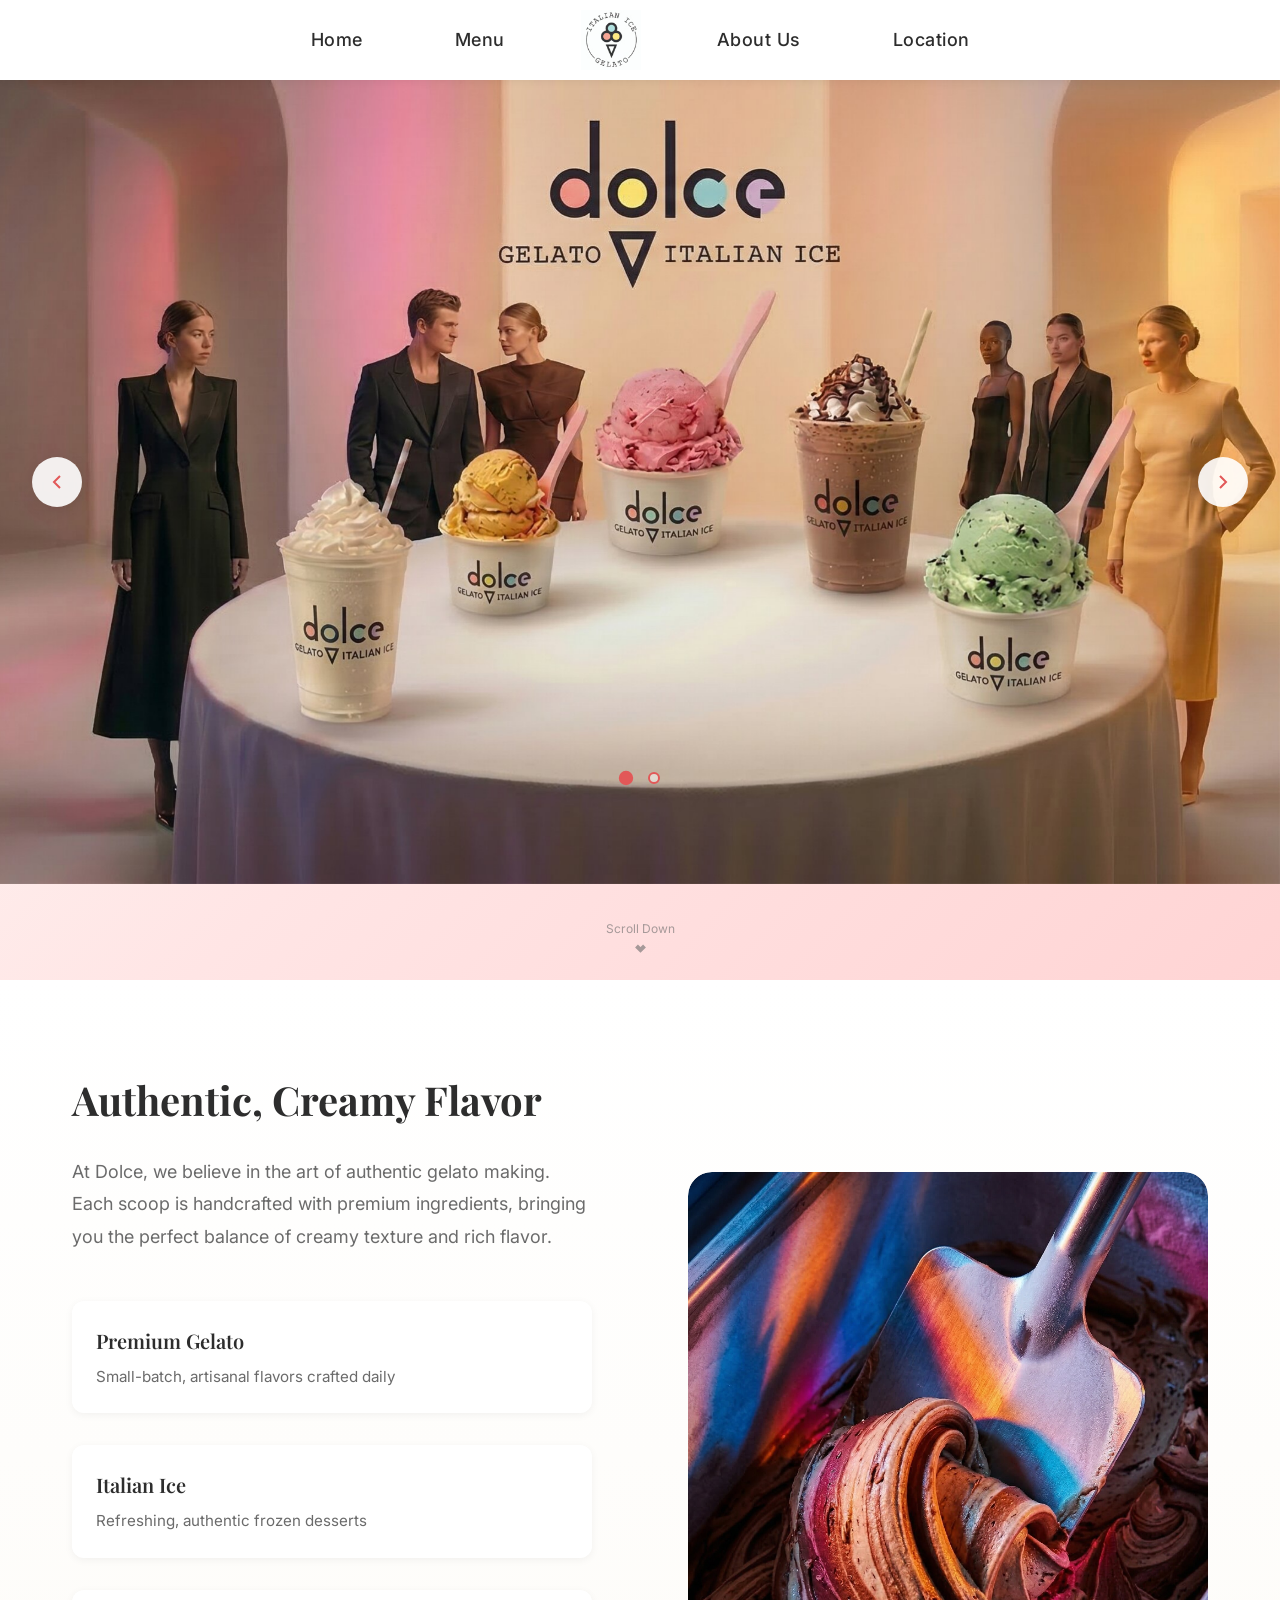
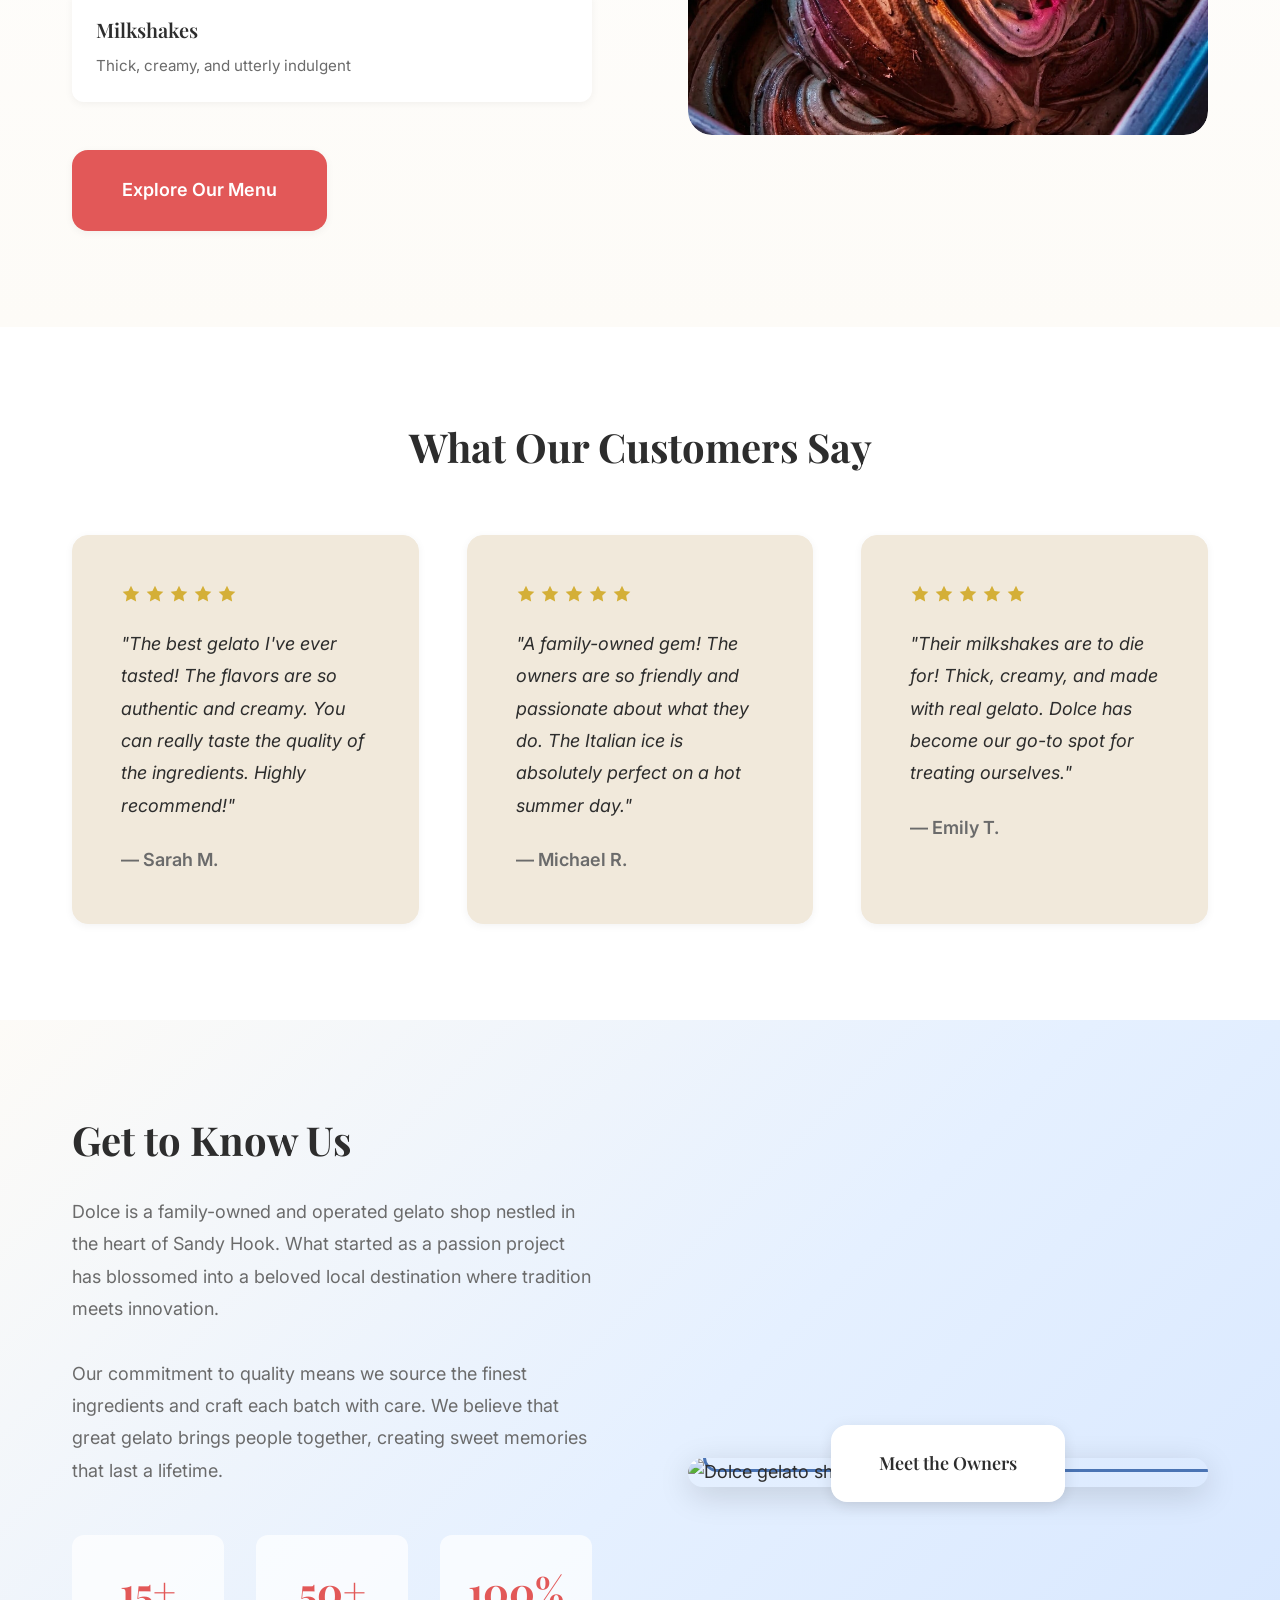
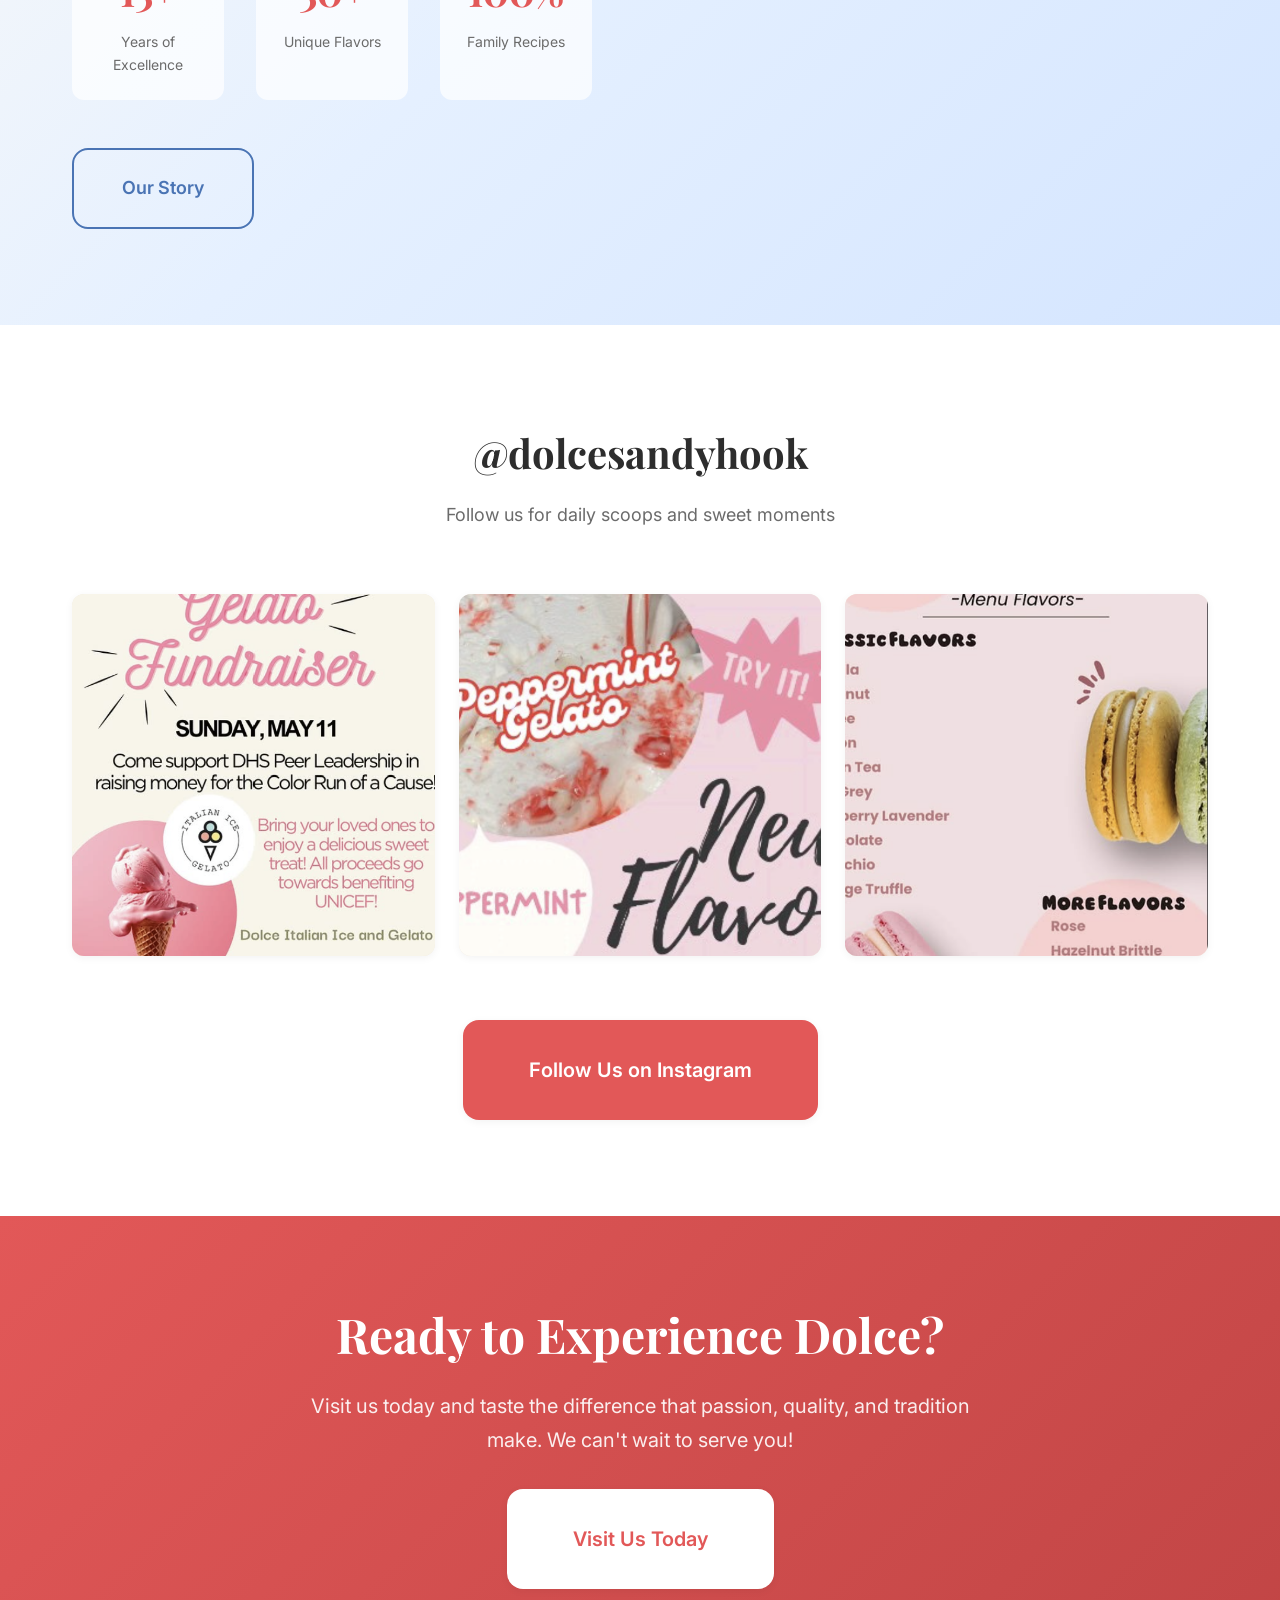
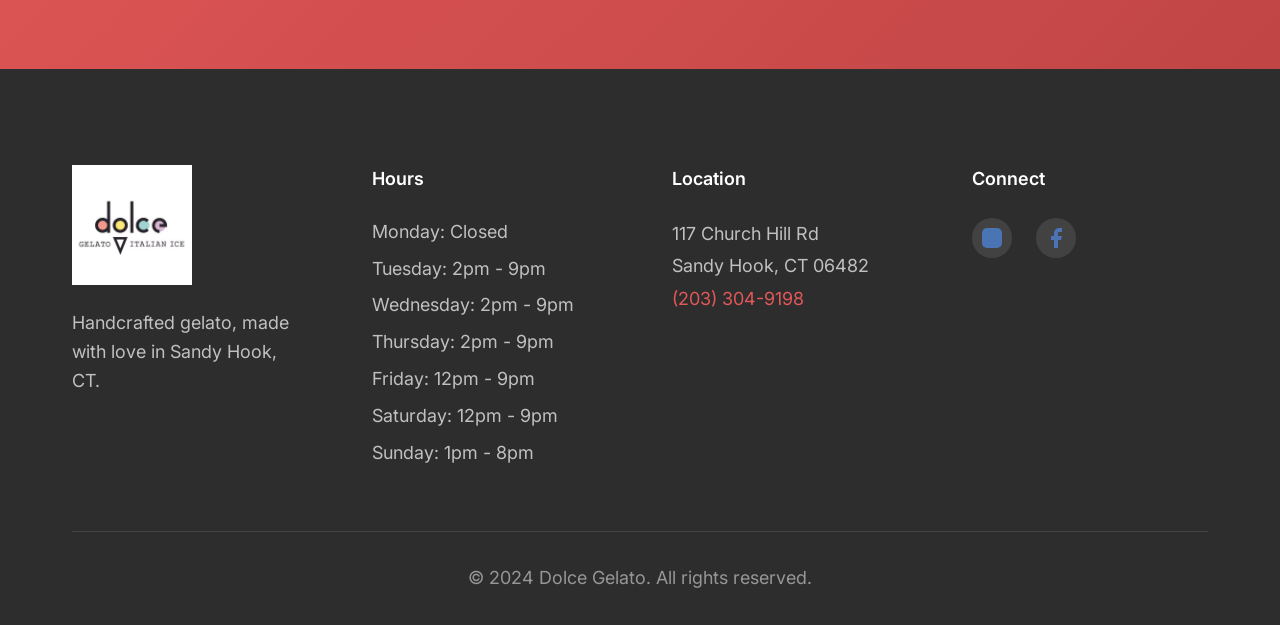
==== index.html @ 8659b696 "Fix repository structure - Move all files to root directory Netlify was showing 404 because files we" ====
<!DOCTYPE html>
<html lang="en">
<head>
    <meta charset="UTF-8">
    <meta name="viewport" content="width=device-width, initial-scale=1.0">
    <meta name="description" content="Dolce - Authentic, handcrafted gelato, Italian ice, and milkshakes. Family-owned and operated in Sandy Hook.">
    <meta property="og:title" content="Dolce Gelato - Enjoy Every Scoop">
    <meta property="og:description" content="Premium artisanal gelato and Italian treats from a family-owned shop.">
    <meta property="og:type" content="website">

    <title>Dolce Gelato | Authentic Handcrafted Treats</title>

    <!-- Favicon -->
    <link rel="icon" type="image/png" sizes="32x32" href="images/favicon.png">
    <link rel="icon" type="image/png" sizes="16x16" href="images/favicon.png">
    <link rel="shortcut icon" href="images/favicon.ico">
    <link rel="apple-touch-icon" sizes="180x180" href="images/apple-touch-icon.png">

    <!-- Google Fonts -->
    <link rel="preconnect" href="https://fonts.googleapis.com">
    <link rel="preconnect" href="https://fonts.gstatic.com" crossorigin>
    <link href="https://fonts.googleapis.com/css2?family=Playfair+Display:wght@400;600;700&family=Inter:wght@300;400;500;600&display=swap" rel="stylesheet" crossorigin="anonymous">

    <!-- Stylesheets -->
    <link rel="stylesheet" href="styles.css">
</head>
<body>
    <!-- Navigation -->
    <header class="header" id="header">
        <nav class="nav">
            <a href="#home" class="nav__link">Home</a>
            <a href="sweets.html" class="nav__link">Menu</a>

            <a href="#home" class="nav__logo">
                <img src="js/Dolce_Logo2.avif" alt="Dolce Gelato" class="nav__logo-img">
            </a>

            <a href="about.html" class="nav__link">About Us</a>
            <a href="location.html" class="nav__link">Location</a>

            <div class="nav__toggle" id="nav-toggle">
                <span></span>
                <span></span>
                <span></span>
            </div>
        </nav>
    </header>

    <main class="main">
        <!-- Section 1: Hero Banner Carousel -->
        <section class="hero section" id="home">
            <div class="hero__carousel">
                <!-- Slide 1 -->
                <div class="hero__slide active">
                    <div class="hero__banner">
                        <img src="js/Dolce_Banner.jpg" alt="Dolce - Enjoy Every Scoop!" class="hero__banner-img">
                    </div>
                </div>

                <!-- Slide 2 -->
                <div class="hero__slide">
                    <div class="hero__banner">
                        <img src="js/Dolce_Banner2.jpg" alt="Dolce - Premium Gelato Experience" class="hero__banner-img">
                    </div>
                </div>

                <!-- Navigation Arrows -->
                <button class="hero__arrow hero__arrow--left" id="prevSlide" aria-label="Previous slide">
                    <svg width="24" height="24" viewBox="0 0 24 24" fill="none" stroke="currentColor" stroke-width="2">
                        <polyline points="15 18 9 12 15 6"></polyline>
                    </svg>
                </button>
                <button class="hero__arrow hero__arrow--right" id="nextSlide" aria-label="Next slide">
                    <svg width="24" height="24" viewBox="0 0 24 24" fill="none" stroke="currentColor" stroke-width="2">
                        <polyline points="9 18 15 12 9 6"></polyline>
                    </svg>
                </button>

                <!-- Slide Indicators -->
                <div class="hero__indicators">
                    <button class="hero__dot active" aria-label="Go to slide 1"></button>
                    <button class="hero__dot" aria-label="Go to slide 2"></button>
                </div>
            </div>

            <div class="hero__scroll">
                <a href="#products" class="hero__scroll-link">
                    <span>Scroll Down</span>
                    <svg width="20" height="20" viewBox="0 0 24 24" fill="none" stroke="currentColor" stroke-width="6">
                        <polyline points="6 9 12 15 18 9"></polyline>
                    </svg>
                </a>
            </div>
        </section>

        <!-- Section 2: Products -->
        <section class="products section" id="products">
            <div class="container">
                <div class="products__grid">
                    <div class="products__text fade-in-left">
                        <h2 class="section__title">Authentic, Creamy Flavor</h2>
                        <p class="products__description">
                            At Dolce, we believe in the art of authentic gelato making. Each scoop is handcrafted
                            with premium ingredients, bringing you the perfect balance of creamy texture and rich flavor.
                        </p>
                        <div class="products__list">
                            <div class="products__item">
                                <div>
                                    <h3 class="products__item-title">Premium Gelato</h3>
                                    <p class="products__item-desc">Small-batch, artisanal flavors crafted daily</p>
                                </div>
                            </div>
                            <div class="products__item">
                                <div>
                                    <h3 class="products__item-title">Italian Ice</h3>
                                    <p class="products__item-desc">Refreshing, authentic frozen desserts</p>
                                </div>
                            </div>
                            <div class="products__item">
                                <div>
                                    <h3 class="products__item-title">Milkshakes</h3>
                                    <p class="products__item-desc">Thick, creamy, and utterly indulgent</p>
                                </div>
                            </div>
                        </div>
                        <a href="sweets.html" class="btn btn--primary">Explore Our Menu</a>
                    </div>

                    <div class="products__image fade-in-right">
                        <div class="products__image-wrapper">
                            <img src="js/gelato_shovel.jpg"
                                 alt="Gelato with scoop"
                                 class="products__img">
                            <div class="products__image-accent products__image-accent--1"></div>
                            <div class="products__image-accent products__image-accent--2"></div>
                        </div>
                    </div>
                </div>
            </div>
        </section>

        <!-- Section 3: Reviews -->
        <section class="reviews section" id="reviews">
            <div class="container">
                <h2 class="section__title section__title--center fade-in">What Our Customers Say</h2>
                <div class="reviews__grid">
                    <article class="review__card fade-in-up" style="animation-delay: 0.1s">
                        <div class="review__stars">
                            <svg width="20" height="20" viewBox="0 0 24 24" fill="currentColor">
                                <path d="M12 2l3.09 6.26L22 9.27l-5 4.87 1.18 6.88L12 17.77l-6.18 3.25L7 14.14 2 9.27l6.91-1.01L12 2z"/>
                            </svg>
                            <svg width="20" height="20" viewBox="0 0 24 24" fill="currentColor">
                                <path d="M12 2l3.09 6.26L22 9.27l-5 4.87 1.18 6.88L12 17.77l-6.18 3.25L7 14.14 2 9.27l6.91-1.01L12 2z"/>
                            </svg>
                            <svg width="20" height="20" viewBox="0 0 24 24" fill="currentColor">
                                <path d="M12 2l3.09 6.26L22 9.27l-5 4.87 1.18 6.88L12 17.77l-6.18 3.25L7 14.14 2 9.27l6.91-1.01L12 2z"/>
                            </svg>
                            <svg width="20" height="20" viewBox="0 0 24 24" fill="currentColor">
                                <path d="M12 2l3.09 6.26L22 9.27l-5 4.87 1.18 6.88L12 17.77l-6.18 3.25L7 14.14 2 9.27l6.91-1.01L12 2z"/>
                            </svg>
                            <svg width="20" height="20" viewBox="0 0 24 24" fill="currentColor">
                                <path d="M12 2l3.09 6.26L22 9.27l-5 4.87 1.18 6.88L12 17.77l-6.18 3.25L7 14.14 2 9.27l6.91-1.01L12 2z"/>
                            </svg>
                        </div>
                        <blockquote class="review__text">
                            "The best gelato I've ever tasted! The flavors are so authentic and creamy.
                            You can really taste the quality of the ingredients. Highly recommend!"
                        </blockquote>
                        <cite class="review__author">— Sarah M.</cite>
                    </article>

                    <article class="review__card fade-in-up" style="animation-delay: 0.2s">
                        <div class="review__stars">
                            <svg width="20" height="20" viewBox="0 0 24 24" fill="currentColor">
                                <path d="M12 2l3.09 6.26L22 9.27l-5 4.87 1.18 6.88L12 17.77l-6.18 3.25L7 14.14 2 9.27l6.91-1.01L12 2z"/>
                            </svg>
                            <svg width="20" height="20" viewBox="0 0 24 24" fill="currentColor">
                                <path d="M12 2l3.09 6.26L22 9.27l-5 4.87 1.18 6.88L12 17.77l-6.18 3.25L7 14.14 2 9.27l6.91-1.01L12 2z"/>
                            </svg>
                            <svg width="20" height="20" viewBox="0 0 24 24" fill="currentColor">
                                <path d="M12 2l3.09 6.26L22 9.27l-5 4.87 1.18 6.88L12 17.77l-6.18 3.25L7 14.14 2 9.27l6.91-1.01L12 2z"/>
                            </svg>
                            <svg width="20" height="20" viewBox="0 0 24 24" fill="currentColor">
                                <path d="M12 2l3.09 6.26L22 9.27l-5 4.87 1.18 6.88L12 17.77l-6.18 3.25L7 14.14 2 9.27l6.91-1.01L12 2z"/>
                            </svg>
                            <svg width="20" height="20" viewBox="0 0 24 24" fill="currentColor">
                                <path d="M12 2l3.09 6.26L22 9.27l-5 4.87 1.18 6.88L12 17.77l-6.18 3.25L7 14.14 2 9.27l6.91-1.01L12 2z"/>
                            </svg>
                        </div>
                        <blockquote class="review__text">
                            "A family-owned gem! The owners are so friendly and passionate about what they do.
                            The Italian ice is absolutely perfect on a hot summer day."
                        </blockquote>
                        <cite class="review__author">— Michael R.</cite>
                    </article>

                    <article class="review__card fade-in-up" style="animation-delay: 0.3s">
                        <div class="review__stars">
                            <svg width="20" height="20" viewBox="0 0 24 24" fill="currentColor">
                                <path d="M12 2l3.09 6.26L22 9.27l-5 4.87 1.18 6.88L12 17.77l-6.18 3.25L7 14.14 2 9.27l6.91-1.01L12 2z"/>
                            </svg>
                            <svg width="20" height="20" viewBox="0 0 24 24" fill="currentColor">
                                <path d="M12 2l3.09 6.26L22 9.27l-5 4.87 1.18 6.88L12 17.77l-6.18 3.25L7 14.14 2 9.27l6.91-1.01L12 2z"/>
                            </svg>
                            <svg width="20" height="20" viewBox="0 0 24 24" fill="currentColor">
                                <path d="M12 2l3.09 6.26L22 9.27l-5 4.87 1.18 6.88L12 17.77l-6.18 3.25L7 14.14 2 9.27l6.91-1.01L12 2z"/>
                            </svg>
                            <svg width="20" height="20" viewBox="0 0 24 24" fill="currentColor">
                                <path d="M12 2l3.09 6.26L22 9.27l-5 4.87 1.18 6.88L12 17.77l-6.18 3.25L7 14.14 2 9.27l6.91-1.01L12 2z"/>
                            </svg>
                            <svg width="20" height="20" viewBox="0 0 24 24" fill="currentColor">
                                <path d="M12 2l3.09 6.26L22 9.27l-5 4.87 1.18 6.88L12 17.77l-6.18 3.25L7 14.14 2 9.27l6.91-1.01L12 2z"/>
                            </svg>
                        </div>
                        <blockquote class="review__text">
                            "Their milkshakes are to die for! Thick, creamy, and made with real gelato.
                            Dolce has become our go-to spot for treating ourselves."
                        </blockquote>
                        <cite class="review__author">— Emily T.</cite>
                    </article>
                </div>
            </div>
        </section>

        <!-- Section 4: About -->
        <section class="about section" id="about">
            <div class="container">
                <div class="about__grid">
                    <div class="about__text fade-in-left">
                        <h2 class="section__title">Get to Know Us</h2>
                        <p class="about__description">
                            Dolce is a family-owned and operated gelato shop nestled in the heart of Sandy Hook.
                            What started as a passion project has blossomed into a beloved local destination where
                            tradition meets innovation.
                        </p>
                        <p class="about__description">
                            Our commitment to quality means we source the finest ingredients and craft each batch
                            with care. We believe that great gelato brings people together, creating sweet memories
                            that last a lifetime.
                        </p>
                        <div class="about__features">
                            <div class="about__feature">
                                <span class="about__feature-number">15+</span>
                                <span class="about__feature-label">Years of Excellence</span>
                            </div>
                            <div class="about__feature">
                                <span class="about__feature-number">50+</span>
                                <span class="about__feature-label">Unique Flavors</span>
                            </div>
                            <div class="about__feature">
                                <span class="about__feature-number">100%</span>
                                <span class="about__feature-label">Family Recipes</span>
                            </div>
                        </div>
                        <a href="#social" class="btn btn--secondary">Our Story</a>
                    </div>

                    <div class="about__image fade-in-right">
                        <div class="about__image-wrapper">
                            <div class="about__frame">
                                <img src="https://images.unsplash.com/photo-1556910103-1c02745aae4d?w=600&h=700&fit=crop"
                                     alt="Dolce gelato shop owners"
                                     class="about__img">
                                <div class="about__frame-accent"></div>
                            </div>
                            <div class="about__label">Meet the Owners</div>
                        </div>
                    </div>
                </div>
            </div>
        </section>

        <!-- Section 5: Social Feed -->
        <section class="social section" id="social">
            <div class="container">
                <div class="social__header fade-in">
                    <h2 class="social__title">@dolcesandyhook</h2>
                    <p class="social__subtitle">Follow us for daily scoops and sweet moments</p>
                </div>

                <!-- Instagram Feed Container - Dynamically populated by instagram-feed.js -->
                <div class="social__grid" id="instagram-feed-container">
                    <!-- Posts will be loaded here by JavaScript -->
                    <!-- Fallback content if JavaScript is disabled -->
                    <noscript>
                        <a href="https://instagram.com/dolcesandyhook"
                           class="social__post"
                           target="_blank"
                           rel="noopener noreferrer">
                            <img src="https://images.unsplash.com/photo-1567206563064-6f60f40a2b57?w=400&h=400&fit=crop"
                                 alt="Instagram post 1"
                                 class="social__img">
                            <div class="social__overlay">
                                <svg width="32" height="32" viewBox="0 0 24 24" fill="none" stroke="currentColor" stroke-width="2">
                                    <rect x="2" y="2" width="20" height="20" rx="5" ry="5"></rect>
                                    <path d="M16 11.37A4 4 0 1 1 12.63 8 4 4 0 0 1 16 11.37z"></path>
                                    <line x1="17.5" y1="6.5" x2="17.51" y2="6.5"></line>
                                </svg>
                            </div>
                        </a>
                        <a href="https://instagram.com/dolcesandyhook"
                           class="social__post"
                           target="_blank"
                           rel="noopener noreferrer">
                            <img src="https://images.unsplash.com/photo-1570197788417-0e82375c9371?w=400&h=400&fit=crop"
                                 alt="Instagram post 2"
                                 class="social__img">
                            <div class="social__overlay">
                                <svg width="32" height="32" viewBox="0 0 24 24" fill="none" stroke="currentColor" stroke-width="2">
                                    <rect x="2" y="2" width="20" height="20" rx="5" ry="5"></rect>
                                    <path d="M16 11.37A4 4 0 1 1 12.63 8 4 4 0 0 1 16 11.37z"></path>
                                    <line x1="17.5" y1="6.5" x2="17.51" y2="6.5"></line>
                                </svg>
                            </div>
                        </a>
                        <a href="https://instagram.com/dolcesandyhook"
                           class="social__post"
                           target="_blank"
                           rel="noopener noreferrer">
                            <img src="https://images.unsplash.com/photo-1560008581-09826d1de69e?w=400&h=400&fit=crop"
                                 alt="Instagram post 3"
                                 class="social__img">
                            <div class="social__overlay">
                                <svg width="32" height="32" viewBox="0 0 24 24" fill="none" stroke="currentColor" stroke-width="2">
                                    <rect x="2" y="2" width="20" height="20" rx="5" ry="5"></rect>
                                    <path d="M16 11.37A4 4 0 1 1 12.63 8 4 4 0 0 1 16 11.37z"></path>
                                    <line x1="17.5" y1="6.5" x2="17.51" y2="6.5"></line>
                                </svg>
                            </div>
                        </a>
                    </noscript>
                </div>

                <div class="social__cta fade-in-up">
                    <a href="https://instagram.com/dolcesandyhook"
                       class="btn btn--primary btn--large"
                       target="_blank"
                       rel="noopener noreferrer">
                        Follow Us on Instagram
                    </a>
                </div>
            </div>
        </section>

        <!-- Call to Action Section -->
        <section class="cta section">
            <div class="container">
                <div class="cta__content">
                    <h2 class="cta__title">Ready to Experience Dolce?</h2>
                    <p class="cta__description">
                        Visit us today and taste the difference that passion, quality, and tradition make.
                        We can't wait to serve you!
                    </p>
                    <a href="location.html" class="btn btn--primary btn--large">Visit Us Today</a>
                </div>
            </div>
        </section>
    </main>

    <!-- Footer -->
    <footer class="footer">
        <div class="container">
            <div class="footer__grid">
                <div class="footer__section footer__section--logo">
                    <img src="js/Dolce_Logo.jpg" alt="Dolce Gelato" class="footer__logo">
                    <p class="footer__description">
                        Handcrafted gelato, made with love in Sandy Hook, CT.
                    </p>
                </div>

                <div class="footer__section">
                    <h4 class="footer__subtitle">Hours</h4>
                    <ul class="footer__list">
                        <li>Monday: Closed</li>
                        <li>Tuesday: 2pm - 9pm</li>
                        <li>Wednesday: 2pm - 9pm</li>
                        <li>Thursday: 2pm - 9pm</li>
                        <li>Friday: 12pm - 9pm</li>
                        <li>Saturday: 12pm - 9pm</li>
                        <li>Sunday: 1pm - 8pm</li>
                    </ul>
                </div>

                <div class="footer__section">
                    <h4 class="footer__subtitle">Location</h4>
                    <address class="footer__address">
                        117 Church Hill Rd<br>
                        Sandy Hook, CT 06482<br>
                        <a href="tel:+12033049198">(203) 304-9198</a>
                    </address>
                </div>

                <div class="footer__section">
                    <h4 class="footer__subtitle">Connect</h4>
                    <div class="footer__social">
                        <a href="https://instagram.com/dolcesandyhook" class="footer__social-link" aria-label="Instagram">
                            <svg width="24" height="24" viewBox="0 0 24 24" fill="currentColor">
                                <rect x="2" y="2" width="20" height="20" rx="5" ry="5"></rect>
                                <path d="M16 11.37A4 4 0 1 1 12.63 8 4 4 0 0 1 16 11.37z"></path>
                                <line x1="17.5" y1="6.5" x2="17.51" y2="6.5"></line>
                            </svg>
                        </a>
                        <a href="https://www.facebook.com/dolcect" class="footer__social-link" aria-label="Facebook" target="_blank" rel="noopener noreferrer">
                            <svg width="24" height="24" viewBox="0 0 24 24" fill="currentColor">
                                <path d="M18 2h-3a5 5 0 0 0-5 5v3H7v4h3v8h4v-8h3l1-4h-4V7a1 1 0 0 1 1-1h3z"></path>
                            </svg>
                        </a>
                    </div>
                </div>
            </div>

            <div class="footer__bottom">
                <p>&copy; 2024 Dolce Gelato. All rights reserved.</p>
            </div>
        </div>
    </footer>

    <!-- Scripts -->
    <script src="script.js"></script>
    <!-- Instagram Feed Integration -->
    <script src="instagram-config.js"></script>
    <script src="instagram-feed.js"></script>
</body>
</html>
---- styles.css ----
/* ===========================
   CSS CUSTOM PROPERTIES
   =========================== */
:root {
    /* Dolce Brand Colors */
    --color-primary: #FDFBF7;        /* Artisanal Cream - Main Background */
    --color-accent-red: #E25858;     /* Sweet Strawberry - Primary CTA & Headers */
    --color-accent-red-hover: #C14545; /* Darkened Strawberry - Hover State */
    --color-accent-blue: #4A74B4;    /* Wild Blueberry - Secondary Links & Icons */
    --color-accent-gold: #D4AF37;    /* Gold accent */
    --color-text-dark: #2D2D2D;      /* Deep Charcoal - Body Text */
    --color-text-light: #6B6B6B;     /* Gray - Secondary Text */
    --color-white: #FFFFFF;
    --color-parchment: #F1E9DB;      /* Soft Parchment - Cards & Containers */
    --color-border: #F1E9DB;         /* Soft Parchment - Subtle Borders */

    /* Gradients - Updated with Dolce Brand Colors */
    --gradient-hero: linear-gradient(135deg, #FDFBF7 0%, #FFE5E5 50%, #FFD4D4 100%);
    --gradient-hero-alt: linear-gradient(135deg, #FDFBF7 0%, #E5F0FF 50%, #D4E5FF 100%);
    --gradient-section: linear-gradient(180deg, #FFFFFF 0%, #FDFBF7 100%);
    --gradient-card: linear-gradient(135deg, #FFFFFF 0%, #F1E9DB 100%);

    /* Typography */
    --font-heading: 'Playfair Display', serif;
    --font-body: 'Inter', sans-serif;

    /* Font Sizes */
    --font-size-h1: 3.5rem;
    --font-size-h2: 2.5rem;
    --font-size-h3: 1.75rem;
    --font-size-body: 1.125rem;
    --font-size-small: 0.875rem;

    /* Spacing */
    --spacing-xs: 0.5rem;
    --spacing-sm: 1rem;
    --spacing-md: 1.5rem;
    --spacing-lg: 2rem;
    --spacing-xl: 3rem;
    --spacing-2xl: 4rem;
    --spacing-3xl: 6rem;

    /* Transitions */
    --transition-fast: 0.3s ease;
    --transition-smooth: 0.6s ease-out;
    --transition-slow: 0.8s ease-in-out;

    /* Shadows */
    --shadow-sm: 0 2px 8px rgba(0, 0, 0, 0.05);
    --shadow-md: 0 4px 16px rgba(0, 0, 0, 0.1);
    --shadow-lg: 0 8px 32px rgba(0, 0, 0, 0.15);
    --shadow-hover: 0 12px 40px rgba(0, 0, 0, 0.2);

    /* Border Radius */
    --radius-sm: 8px;
    --radius-md: 12px;
    --radius-lg: 16px;
    --radius-xl: 24px;
    --radius-full: 50%;

    /* Layout */
    --container-width: 1200px;
    --header-height: 80px;

    /* Navigation Spacing Variables */
    --nav-universal-gap: 80px;       /* Universal gap between ALL nav items */
    --nav-link-padding: 0.5rem 1rem; /* Individual link padding */
}

/* ===========================
   RESET & BASE STYLES
   =========================== */
* {
    margin: 0;
    padding: 0;
    box-sizing: border-box;
}

html {
    scroll-behavior: smooth;
    font-size: 16px;
}

body {
    font-family: var(--font-body);
    font-size: var(--font-size-body);
    color: var(--color-text-dark);
    line-height: 1.6;
    background-color: var(--color-primary);
    overflow-x: hidden;
}

img {
    max-width: 100%;
    height: auto;
    display: block;
}

a {
    text-decoration: none;
    color: inherit;
    transition: var(--transition-fast);
}

ul {
    list-style: none;
}

button {
    border: none;
    background: none;
    cursor: pointer;
    font-family: inherit;
    transition: var(--transition-fast);
}

/* ===========================
   UTILITY CLASSES
   =========================== */
.container {
    max-width: var(--container-width);
    margin: 0 auto;
    padding: 0 var(--spacing-lg);
}

.section {
    padding: var(--spacing-3xl) 0;
}

.section__title {
    font-family: var(--font-heading);
    font-size: var(--font-size-h2);
    font-weight: 700;
    color: var(--color-text-dark);
    margin-bottom: var(--spacing-lg);
    line-height: 1.2;
}

.section__title--center {
    text-align: center;
}

.btn {
    display: inline-block;
    padding: var(--spacing-md) var(--spacing-xl);
    border-radius: var(--radius-lg);
    font-weight: 600;
    font-size: var(--font-size-body);
    transition: all 0.3s ease;
    cursor: pointer;
    border: 2px solid transparent;
}

.btn--primary {
    background: var(--color-accent-red);
    color: var(--color-white);
    box-shadow: var(--shadow-sm);
    transition: all 0.3s ease;
}

.btn--primary:hover {
    background: var(--color-accent-red-hover);
    transform: translateY(-2px);
    box-shadow: var(--shadow-md);
}

.btn--secondary {
    background: transparent;
    color: var(--color-accent-blue);
    border-color: var(--color-accent-blue);
    transition: all 0.3s ease;
}

.btn--secondary:hover {
    background: var(--color-accent-blue);
    color: var(--color-white);
    transform: translateY(-2px);
}

.btn--large {
    padding: var(--spacing-lg) var(--spacing-2xl);
    font-size: 1.25rem;
}

/* ===========================
   ANIMATIONS
   =========================== */
@keyframes fadeIn {
    from {
        opacity: 0;
        transform: translateY(20px);
    }
    to {
        opacity: 1;
        transform: translateY(0);
    }
}

@keyframes fadeInLeft {
    from {
        opacity: 0;
        transform: translateX(-40px);
    }
    to {
        opacity: 1;
        transform: translateX(0);
    }
}

@keyframes fadeInRight {
    from {
        opacity: 0;
        transform: translateX(40px);
    }
    to {
        opacity: 1;
        transform: translateX(0);
    }
}

@keyframes fadeInUp {
    from {
        opacity: 0;
        transform: translateY(40px);
    }
    to {
        opacity: 1;
        transform: translateY(0);
    }
}

@keyframes float {
    0%, 100% {
        transform: translateY(0);
    }
    50% {
        transform: translateY(-10px);
    }
}

@keyframes floatGentle {
    0%, 100% {
        transform: translateY(0px);
    }
    50% {
        transform: translateY(-8px);
    }
}

@keyframes pulse {
    0%, 100% {
        transform: scale(1);
    }
    50% {
        transform: scale(1.05);
    }
}

/* Scroll Animation Classes */
.fade-in {
    opacity: 0;
    animation: fadeIn var(--transition-smooth) forwards;
}

.fade-in-left {
    opacity: 0;
    animation: fadeInLeft var(--transition-smooth) forwards;
}

.fade-in-right {
    opacity: 0;
    animation: fadeInRight var(--transition-smooth) forwards;
}

.fade-in-up {
    opacity: 0;
    animation: fadeInUp var(--transition-smooth) forwards;
}

.fade-in.visible,
.fade-in-left.visible,
.fade-in-right.visible,
.fade-in-up.visible {
    animation-play-state: running;
}

/* ===========================
   HEADER & NAVIGATION
   =========================== */
.header {
    position: fixed;
    top: 0;
    left: 0;
    width: 100%;
    background: rgba(255, 255, 255, 0.95);
    backdrop-filter: blur(10px);
    box-shadow: var(--shadow-sm);
    z-index: 1000;
    transition: all var(--transition-fast);
}

.header.scrolled {
    box-shadow: var(--shadow-md);
}

.nav {
    display: flex !important;
    flex-direction: row !important;
    justify-content: center !important;
    align-items: center !important;
    height: var(--header-height);
    padding: 0 var(--spacing-xl) !important;
    width: 100% !important;
    max-width: 100% !important;
    margin: 0 auto !important;
    gap: 60px !important;
}

.nav__logo {
    display: flex !important;
    align-items: center !important;
    justify-content: center !important;
    transition: var(--transition-fast);
    flex-shrink: 0 !important;
    margin: 0 !important;
    padding: 0 !important;
}

.nav__logo-img {
    height: 60px;
    width: auto;
    object-fit: contain;
    transition: var(--transition-fast);
}

.nav__logo:hover .nav__logo-img {
    transform: scale(1.05);
    filter: brightness(1.1);
}

.nav__link {
    font-weight: 500;
    color: var(--color-text-dark);
    position: relative;
    padding: var(--nav-link-padding) !important;
    margin: 0 !important;
    font-size: 1.125rem;
    letter-spacing: 0.5px;
    display: inline-block !important;
    white-space: nowrap;
    text-align: center;
}

.nav__link::after {
    content: '';
    position: absolute;
    bottom: 0;
    left: 50%;
    transform: translateX(-50%);
    width: 0;
    height: 2px;
    background: var(--color-accent-red);
    transition: width var(--transition-fast);
}

.nav__link:hover::after,
.nav__link.active::after {
    width: calc(100% - var(--spacing-lg));
}

.nav__toggle {
    display: none;
    flex-direction: column;
    gap: 6px;
    cursor: pointer;
}

.nav__toggle span {
    width: 28px;
    height: 3px;
    background: var(--color-text-dark);
    border-radius: 2px;
    transition: var(--transition-fast);
}

/* ===========================
   HERO SECTION
   =========================== */
.hero {
    position: relative;
    height: 100vh;
    min-height: 750px;
    background: var(--gradient-hero);
    overflow: hidden;
    padding-top: 0;
    margin-bottom: 0;
    margin-top: var(--header-height);
}

.hero__carousel {
    position: relative;
    height: 100%;
    width: 100%;
    overflow: hidden;
}

.hero__slide {
    position: absolute;
    top: 0;
    left: 0;
    width: 100%;
    height: 100%;
    transform: translateX(100%);
    transition: transform 0.8s cubic-bezier(0.4, 0, 0.2, 1);
    will-change: transform;
}

.hero__slide:first-child {
    transform: translateX(0);
}

.hero__slide.active {
    transform: translateX(0);
    z-index: 2;
}

.hero__slide.slide-out-left {
    transform: translateX(-100%);
    z-index: 1;
}

.hero__slide.slide-out-right {
    transform: translateX(100%);
    z-index: 1;
}

.hero__content {
    display: flex;
    flex-direction: column;
    align-items: center;
    justify-content: center;
    height: 100%;
    position: relative;
}

.hero__visual {
    position: relative;
    width: 100%;
    max-width: 1000px;
    height: 550px;
    margin-bottom: var(--spacing-xl);
}

.hero__cone {
    position: absolute;
    transition: transform var(--transition-smooth);
}

.hero__cone--left {
    left: 10%;
    top: 50%;
    transform: translateY(-50%) rotate(-15deg);
}

.hero__cone--left .hero__cone-img {
    animation: none;
}

.hero__cone--right {
    right: 10%;
    top: 50%;
    transform: translateY(-50%) rotate(15deg);
}

.hero__cone--right .hero__cone-img {
    animation: none;
}

.hero__cone--center {
    left: 50%;
    top: 50%;
    transform: translate(-50%, -50%);
}

.hero__cone-img,
.hero__cone-img-wide {
    width: 100%;
    height: auto;
    border-radius: var(--radius-xl);
    box-shadow: var(--shadow-lg);
    object-fit: cover;
    transition: all 0.4s cubic-bezier(0.4, 0, 0.2, 1);
    cursor: pointer;
}

.hero__cone-img:hover,
.hero__cone-img-wide:hover {
    transform: translateY(-20px) scale(1.05);
    box-shadow: 0 20px 60px rgba(226, 88, 88, 0.25);
    border-radius: 20px;
    animation: none;
}

/* Add a glow effect on hover */
.hero__cone-img:hover::after,
.hero__cone-img-wide:hover::after {
    content: '';
    position: absolute;
    top: 0;
    left: 0;
    right: 0;
    bottom: 0;
    border-radius: 20px;
    background: linear-gradient(135deg, rgba(226, 88, 88, 0.1), rgba(74, 116, 180, 0.1));
    pointer-events: none;
}

.hero__cone-img {
    width: 350px;
    height: 500px;
}

.hero__cone-img-wide {
    width: 800px;
    height: 550px;
}

.hero__title {
    font-family: var(--font-heading);
    font-size: var(--font-size-h1);
    font-weight: 700;
    color: var(--color-text-dark);
    text-align: center;
    margin-top: var(--spacing-xl);
    animation: fadeInUp 1s ease-out 0.5s both;
}

.hero__arrow {
    position: absolute;
    top: 50%;
    transform: translateY(-50%);
    width: 50px;
    height: 50px;
    background: rgba(255, 255, 255, 0.9);
    border-radius: var(--radius-full);
    display: flex;
    align-items: center;
    justify-content: center;
    color: var(--color-accent-red);
    box-shadow: var(--shadow-md);
    z-index: 10;
    transition: all var(--transition-fast);
}

.hero__arrow:hover {
    background: var(--color-white);
    transform: translateY(-50%) scale(1.1);
    box-shadow: var(--shadow-lg);
}

.hero__arrow--left {
    left: var(--spacing-lg);
}

.hero__arrow--right {
    right: var(--spacing-lg);
}

.hero__indicators {
    position: absolute;
    bottom: 100px;
    left: 50%;
    transform: translateX(-50%);
    display: flex;
    gap: var(--spacing-sm);
    z-index: 10;
}

.hero__dot {
    width: 12px;
    height: 12px;
    border-radius: var(--radius-full);
    background: rgba(255, 255, 255, 0.5);
    border: 2px solid var(--color-accent-red);
    transition: all var(--transition-fast);
}

.hero__dot.active {
    background: var(--color-accent-red);
    transform: scale(1.2);
}

.hero__scroll {
    position: absolute;
    bottom: 20px;
    left: 50%;
    transform: translateX(-50%);
    text-align: center;
    opacity: 0.6;
    transition: opacity var(--transition-fast);
    z-index: 10;
    padding: 4px 0;
}

.hero__scroll:hover {
    opacity: 1;
}

.hero__scroll-link {
    display: flex;
    flex-direction: column;
    align-items: center;
    gap: 4px;
    color: var(--color-text-light);
    font-size: 0.75rem;
    animation: float 2s ease-in-out infinite;
    line-height: 1.2;
}

.hero__scroll-link svg {
    width: 16px;
    height: 16px;
    animation: float 1.5s ease-in-out infinite;
}

/* Hero Banner Styles */
.hero__banner {
    position: relative;
    width: 100%;
    height: 100%;
    display: flex;
    align-items: center;
    justify-content: center;
}

.hero__banner-img {
    width: 100%;
    height: 100%;
    object-fit: cover;
    object-position: center;
}

/* ===========================
   PRODUCTS SECTION
   =========================== */
.products {
    background: var(--gradient-section);
}

.products__grid {
    display: grid;
    grid-template-columns: 1fr 1fr;
    gap: var(--spacing-3xl);
    align-items: center;
}

.products__description {
    color: var(--color-text-light);
    margin-bottom: var(--spacing-xl);
    line-height: 1.8;
}

.products__list {
    display: flex;
    flex-direction: column;
    gap: var(--spacing-lg);
    margin-bottom: var(--spacing-xl);
}

.products__item {
    display: flex;
    gap: var(--spacing-md);
    align-items: flex-start;
    padding: var(--spacing-md);
    background: var(--color-white);
    border-radius: var(--radius-md);
    box-shadow: var(--shadow-sm);
    transition: all var(--transition-fast);
}

.products__item:hover {
    transform: translateX(8px);
    box-shadow: var(--shadow-md);
}

.products__icon {
    font-size: 2rem;
    flex-shrink: 0;
}

.products__item-title {
    font-family: var(--font-heading);
    font-size: 1.25rem;
    font-weight: 600;
    color: var(--color-text-dark);
    margin-bottom: var(--spacing-xs);
}

.products__item-desc {
    color: var(--color-text-light);
    font-size: 0.95rem;
}

.products__image-wrapper {
    position: relative;
    border-radius: var(--radius-xl);
    overflow: hidden;
}

.products__img {
    width: 100%;
    height: auto;
    border-radius: var(--radius-xl);
    box-shadow: var(--shadow-lg);
    transition: transform var(--transition-smooth);
}

.products__image:hover .products__img {
    transform: scale(1.05);
}

.products__image-accent {
    position: absolute;
    border-radius: var(--radius-xl);
    z-index: -1;
}

.products__image-accent--1 {
    width: 80%;
    height: 80%;
    background: var(--color-accent-red);
    opacity: 0.1;
    top: -20px;
    right: -20px;
}

.products__image-accent--2 {
    width: 60%;
    height: 60%;
    background: var(--color-accent-blue);
    opacity: 0.1;
    bottom: -20px;
    left: -20px;
}

/* ===========================
   REVIEWS SECTION
   =========================== */
.reviews {
    background: var(--color-white);
}

.reviews__grid {
    display: grid;
    grid-template-columns: repeat(3, 1fr);
    gap: var(--spacing-xl);
    margin-top: var(--spacing-2xl);
}

.review__card {
    background: var(--color-parchment);
    padding: var(--spacing-xl);
    border-radius: var(--radius-lg);
    box-shadow: var(--shadow-sm);
    transition: all 0.3s ease;
    border: 1px solid var(--color-border);
}

.review__card:hover {
    transform: translateY(-8px);
    box-shadow: var(--shadow-hover);
}

.review__stars {
    display: flex;
    gap: 4px;
    margin-bottom: var(--spacing-md);
    color: var(--color-accent-gold);
}

.review__text {
    color: var(--color-text-dark);
    line-height: 1.8;
    margin-bottom: var(--spacing-md);
    font-style: italic;
}

.review__author {
    display: block;
    color: var(--color-text-light);
    font-weight: 600;
    font-style: normal;
}

/* ===========================
   ABOUT SECTION
   =========================== */
.about {
    background: var(--gradient-hero-alt);
}

.about__grid {
    display: grid;
    grid-template-columns: 1fr 1fr;
    gap: var(--spacing-3xl);
    align-items: center;
}

.about__description {
    color: var(--color-text-light);
    margin-bottom: var(--spacing-lg);
    line-height: 1.8;
}

.about__features {
    display: grid;
    grid-template-columns: repeat(3, 1fr);
    gap: var(--spacing-lg);
    margin: var(--spacing-xl) 0;
}

.about__feature {
    text-align: center;
    padding: var(--spacing-md);
    background: rgba(255, 255, 255, 0.7);
    border-radius: var(--radius-md);
}

.about__feature-number {
    display: block;
    font-family: var(--font-heading);
    font-size: 2.5rem;
    font-weight: 700;
    color: var(--color-accent-red);
    margin-bottom: var(--spacing-xs);
}

.about__feature-label {
    display: block;
    font-size: var(--font-size-small);
    color: var(--color-text-light);
}

.about__image-wrapper {
    position: relative;
}

.about__frame {
    position: relative;
    border-radius: var(--radius-xl);
    overflow: hidden;
    box-shadow: var(--shadow-lg);
}

.about__img {
    width: 100%;
    height: auto;
    display: block;
    border-radius: var(--radius-xl);
}

.about__frame-accent {
    position: absolute;
    top: -15px;
    right: -15px;
    bottom: 15px;
    left: 15px;
    border: 3px solid var(--color-accent-blue);
    border-radius: var(--radius-xl);
    z-index: -1;
}

.about__label {
    position: absolute;
    bottom: -15px;
    left: 50%;
    transform: translateX(-50%);
    background: var(--color-white);
    padding: var(--spacing-md) var(--spacing-xl);
    border-radius: var(--radius-lg);
    font-family: var(--font-heading);
    font-weight: 600;
    box-shadow: var(--shadow-md);
}

/* ===========================
   SOCIAL FEED SECTION
   =========================== */
.social {
    background: var(--color-white);
}

.social__header {
    text-align: center;
    margin-bottom: var(--spacing-2xl);
}

.social__title {
    font-family: var(--font-heading);
    font-size: var(--font-size-h2);
    color: var(--color-text-dark);
    margin-bottom: var(--spacing-sm);
}

.social__subtitle {
    color: var(--color-text-light);
    font-size: var(--font-size-body);
}

.social__grid {
    display: grid;
    grid-template-columns: repeat(3, 1fr);
    gap: var(--spacing-lg);
    margin-bottom: var(--spacing-2xl);
}

.social__post {
    position: relative;
    aspect-ratio: 1;
    border-radius: var(--radius-md);
    overflow: hidden;
    box-shadow: var(--shadow-sm);
    transition: all var(--transition-fast);
}

.social__post:hover {
    transform: scale(1.05);
    box-shadow: var(--shadow-lg);
}

.social__img {
    width: 100%;
    height: 100%;
    object-fit: cover;
}

.social__overlay {
    position: absolute;
    top: 0;
    left: 0;
    width: 100%;
    height: 100%;
    background: rgba(232, 72, 85, 0.9);
    display: flex;
    align-items: center;
    justify-content: center;
    opacity: 0;
    transition: opacity var(--transition-fast);
    color: var(--color-white);
}

.social__post:hover .social__overlay {
    opacity: 1;
}

.social__cta {
    text-align: center;
}

/* ===========================
   CALL TO ACTION SECTION
   =========================== */
.cta {
    background: linear-gradient(135deg, #E25858 0%, #C14545 100%);
    padding: 5rem 0;
}

.cta__content {
    text-align: center;
    max-width: 700px;
    margin: 0 auto;
}

.cta__title {
    font-family: 'Playfair Display', serif;
    font-size: 3rem;
    color: #FFFFFF;
    margin-bottom: 1rem;
}

.cta__description {
    font-size: 1.25rem;
    color: rgba(255, 255, 255, 0.9);
    margin-bottom: 2rem;
    line-height: 1.7;
}

.cta .btn--primary {
    background: #FFFFFF;
    color: #E25858;
}

.cta .btn--primary:hover {
    background: #F1E9DB;
    transform: translateY(-2px);
}

/* ===========================
   FOOTER
   =========================== */
.footer {
    background: var(--color-text-dark);
    color: var(--color-white);
    padding: var(--spacing-3xl) 0 var(--spacing-lg);
}

.footer__grid {
    display: grid;
    grid-template-columns: repeat(4, 1fr);
    gap: var(--spacing-2xl);
    margin-bottom: var(--spacing-2xl);
}

.footer__title {
    font-family: var(--font-heading);
    font-size: 2rem;
    font-weight: 700;
    color: var(--color-accent-red);
    margin-bottom: var(--spacing-md);
}

.footer__logo {
    width: 120px;
    height: auto;
    object-fit: contain;
    margin-bottom: var(--spacing-md);
}

.footer__section--logo {
    display: flex;
    flex-direction: column;
    align-items: flex-start;
}

.footer__description {
    color: rgba(255, 255, 255, 0.7);
    line-height: 1.6;
}

.footer__subtitle {
    font-weight: 600;
    margin-bottom: var(--spacing-md);
    color: var(--color-white);
}

.footer__list {
    display: flex;
    flex-direction: column;
    gap: var(--spacing-xs);
    color: rgba(255, 255, 255, 0.7);
}

.footer__address {
    font-style: normal;
    color: rgba(255, 255, 255, 0.7);
    line-height: 1.8;
}

.footer__address a {
    color: var(--color-accent-red);
}

.footer__address a:hover {
    color: var(--color-accent-blue);
}

.footer__social {
    display: flex;
    gap: var(--spacing-md);
}

.footer__social-link {
    width: 40px;
    height: 40px;
    display: flex;
    align-items: center;
    justify-content: center;
    background: rgba(255, 255, 255, 0.1);
    border-radius: var(--radius-full);
    transition: all 0.3s ease;
    color: var(--color-accent-blue);
}

.footer__social-link:hover {
    background: var(--color-accent-blue);
    color: var(--color-white);
    transform: translateY(-4px);
}

.footer__bottom {
    text-align: center;
    padding-top: var(--spacing-lg);
    border-top: 1px solid rgba(255, 255, 255, 0.1);
    color: rgba(255, 255, 255, 0.5);
}

/* ===========================
   RESPONSIVE DESIGN
   =========================== */

/* Desktop (min-width: 641px) - Force horizontal navigation */
@media screen and (min-width: 641px) {
    .nav {
        flex-direction: row !important;
        gap: 60px !important;
    }

    .nav__link {
        display: inline-block !important;
    }
}

/* Tablet (max-width: 1024px) */
@media screen and (max-width: 1024px) {
    :root {
        --font-size-h1: 2.75rem;
        --font-size-h2: 2rem;
        --spacing-3xl: 4rem;
    }

    .products__grid,
    .about__grid {
        grid-template-columns: 1fr;
        gap: var(--spacing-2xl);
    }

    .reviews__grid {
        grid-template-columns: repeat(2, 1fr);
    }

    .social__grid {
        grid-template-columns: repeat(2, 1fr);
    }

    .footer__grid {
        grid-template-columns: repeat(2, 1fr);
    }

    .hero__cone-img {
        width: 280px;
        height: 400px;
    }

    .hero__cone-img-wide {
        width: 650px;
        height: 450px;
    }
}

/* Mobile (max-width: 640px) */
@media screen and (max-width: 640px) {
    :root {
        --font-size-h1: 2rem;
        --font-size-h2: 1.75rem;
        --font-size-h3: 1.5rem;
        --font-size-body: 1rem;
        --spacing-3xl: 3rem;
        --spacing-2xl: 2rem;
    }

    .container {
        padding: 0 var(--spacing-md);
    }

    .section {
        padding: var(--spacing-2xl) 0;
    }

    /* Navigation Mobile */
    .nav {
        flex-direction: column !important;
        gap: 0 !important;
        position: relative;
    }

    .nav__link {
        display: none;
        width: 100%;
        padding: var(--spacing-md) 0 !important;
        text-align: center;
        font-size: 1.125rem;
    }

    .nav.mobile-active .nav__link {
        display: block;
    }

    .nav__logo {
        position: relative !important;
        order: -1;
        margin: 0 !important;
    }

    .nav__logo-img {
        height: 50px;
    }

    .nav__toggle {
        display: flex !important;
        position: absolute;
        right: var(--spacing-lg);
        top: 50%;
        transform: translateY(-50%);
        z-index: 101;
    }

    /* Hero Mobile */
    .hero {
        min-height: 600px;
    }

    .hero__visual {
        height: 400px;
    }

    .hero__cone-img {
        width: 180px;
        height: 280px;
    }

    .hero__cone-img-wide {
        width: 400px;
        height: 350px;
    }

    /* Disable floating animation on mobile */
    .hero__cone-img,
    .hero__cone-img-wide,
    .hero__cone--left .hero__cone-img,
    .hero__cone--right .hero__cone-img {
        animation: none;
    }

    .hero__arrow {
        width: 40px;
        height: 40px;
    }

    .hero__arrow--left {
        left: var(--spacing-sm);
    }

    .hero__arrow--right {
        right: var(--spacing-sm);
    }

    /* Reviews Mobile */
    .reviews__grid {
        grid-template-columns: 1fr;
    }

    /* About Mobile */
    .about__features {
        grid-template-columns: 1fr;
    }

    /* Social Mobile */
    .social__grid {
        grid-template-columns: 1fr;
        gap: var(--spacing-md);
    }

    /* CTA Mobile */
    .cta {
        padding: 4rem 0;
    }

    .cta__title {
        font-size: 2rem;
    }

    .cta__description {
        font-size: 1rem;
    }

    /* Footer Mobile */
    .footer__grid {
        grid-template-columns: 1fr;
        gap: var(--spacing-xl);
    }

    .btn {
        width: 100%;
        text-align: center;
    }
}

/* ===========================
   ACCESSIBILITY
   =========================== */
@media (prefers-reduced-motion: reduce) {
    *,
    *::before,
    *::after {
        animation-duration: 0.01ms !important;
        animation-iteration-count: 1 !important;
        transition-duration: 0.01ms !important;
    }
}

/* Focus Styles */
a:focus,
button:focus {
    outline: 3px solid var(--color-accent-blue);
    outline-offset: 2px;
}

/* Skip to content link for screen readers */
.skip-to-content {
    position: absolute;
    top: -100%;
    left: 0;
    background: var(--color-accent-red);
    color: var(--color-white);
    padding: var(--spacing-sm) var(--spacing-md);
    z-index: 10000;
}

.skip-to-content:focus {
    top: 0;
}

/* ===========================
   INSTAGRAM FEED STYLES
   =========================== */

/* Loading State */
.instagram-loading {
    display: flex;
    flex-direction: column;
    align-items: center;
    justify-content: center;
    padding: var(--spacing-3xl) var(--spacing-md);
    grid-column: 1 / -1;
    text-align: center;
}

.instagram-loading p {
    margin-top: var(--spacing-md);
    color: var(--color-text-light);
    font-size: var(--font-size-body);
}

/* Loading Spinner */
.instagram-spinner {
    width: 48px;
    height: 48px;
    border: 4px solid var(--color-border);
    border-top-color: var(--color-accent-red);
    border-radius: 50%;
    animation: instagram-spin 1s linear infinite;
}

@keyframes instagram-spin {
    0% {
        transform: rotate(0deg);
    }
    100% {
        transform: rotate(360deg);
    }
}

/* Error State */
.instagram-error {
    display: flex;
    flex-direction: column;
    align-items: center;
    justify-content: center;
    padding: var(--spacing-3xl) var(--spacing-md);
    grid-column: 1 / -1;
    text-align: center;
}

.instagram-error p {
    margin-bottom: var(--spacing-md);
    color: var(--color-text-light);
    font-size: var(--font-size-body);
}

.instagram-error .btn {
    margin-top: var(--spacing-sm);
}

/* Enhanced Social Post Transitions */
.social__post {
    position: relative;
    display: block;
    overflow: hidden;
    border-radius: 12px;
    aspect-ratio: 1 / 1;
    transition: transform var(--transition-fast), box-shadow var(--transition-fast);
    background: var(--color-parchment);
}

.social__post img {
    width: 100%;
    height: 100%;
    object-fit: cover;
    transition: transform var(--transition-smooth);
}

/* Image Loading State */
.social__post img:not([src]),
.social__post img[src=""] {
    background: linear-gradient(
        90deg,
        var(--color-parchment) 0%,
        #e0e0e0 50%,
        var(--color-parchment) 100%
    );
    background-size: 200% 100%;
    animation: instagram-skeleton 1.5s ease-in-out infinite;
}

@keyframes instagram-skeleton {
    0% {
        background-position: 200% 0;
    }
    100% {
        background-position: -200% 0;
    }
}

/* Fade-in animation for dynamically loaded posts */
.social__post.fade-in-up {
    opacity: 0;
    transform: translateY(30px);
    transition: opacity 0.6s ease-out, transform 0.6s ease-out;
}

.social__post.fade-in-up.visible {
    opacity: 1;
    transform: translateY(0);
}

/* Smooth grid layout adjustment */
#instagram-feed-container {
    display: grid;
    grid-template-columns: repeat(3, 1fr);
    gap: var(--spacing-md);
    width: 100%;
}

/* Responsive grid for Instagram feed */
@media (max-width: 768px) {
    #instagram-feed-container {
        grid-template-columns: repeat(2, 1fr);
        gap: var(--spacing-sm);
    }

    /* Center loading/error states on mobile */
    .instagram-loading,
    .instagram-error {
        padding: var(--spacing-2xl) var(--spacing-sm);
    }
}

@media (max-width: 480px) {
    #instagram-feed-container {
        grid-template-columns: 1fr;
        gap: var(--spacing-sm);
    }

    .instagram-spinner {
        width: 40px;
        height: 40px;
    }
}

/* Accessibility: Reduced motion preference */
@media (prefers-reduced-motion: reduce) {
    .instagram-spinner {
        animation: none;
        border-top-color: var(--color-accent-red);
        opacity: 0.6;
    }

    .social__post.fade-in-up {
        opacity: 1;
        transform: none;
        transition: none;
    }

    .instagram-skeleton {
        animation: none;
    }
}
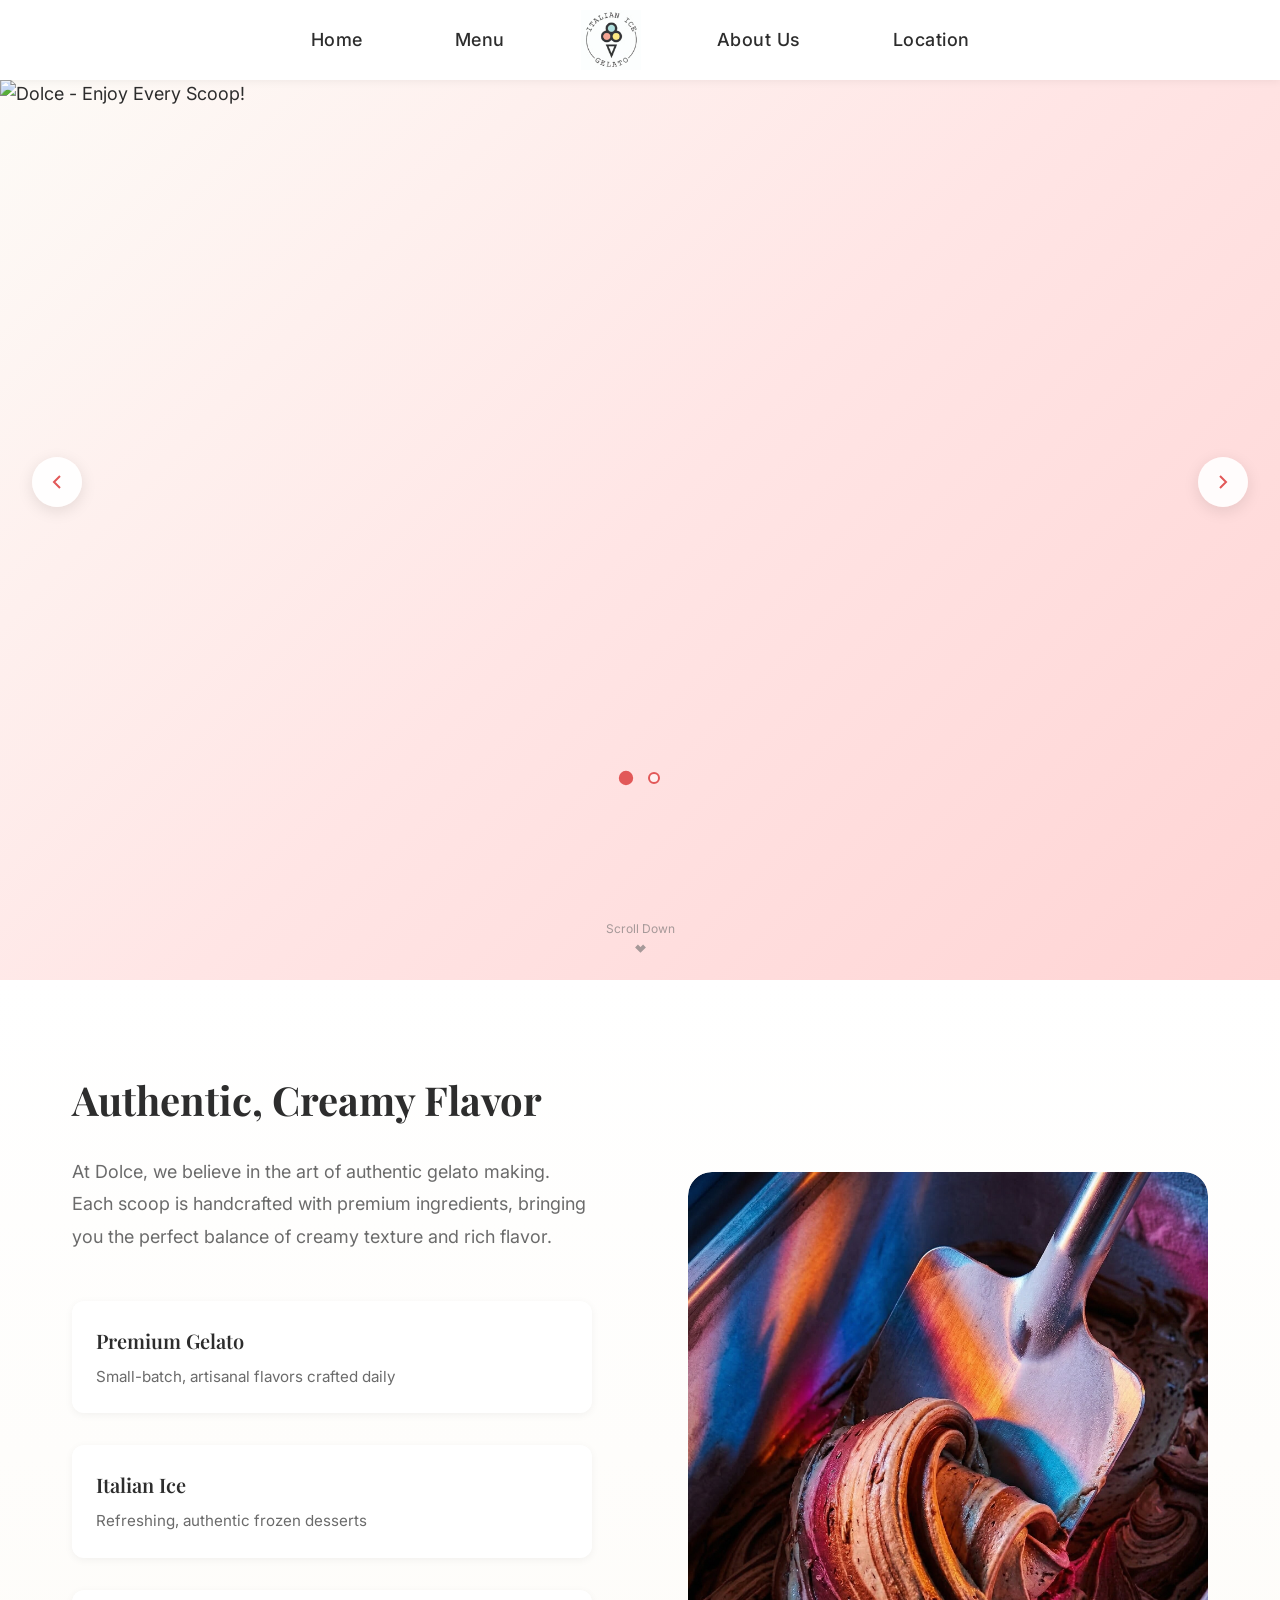
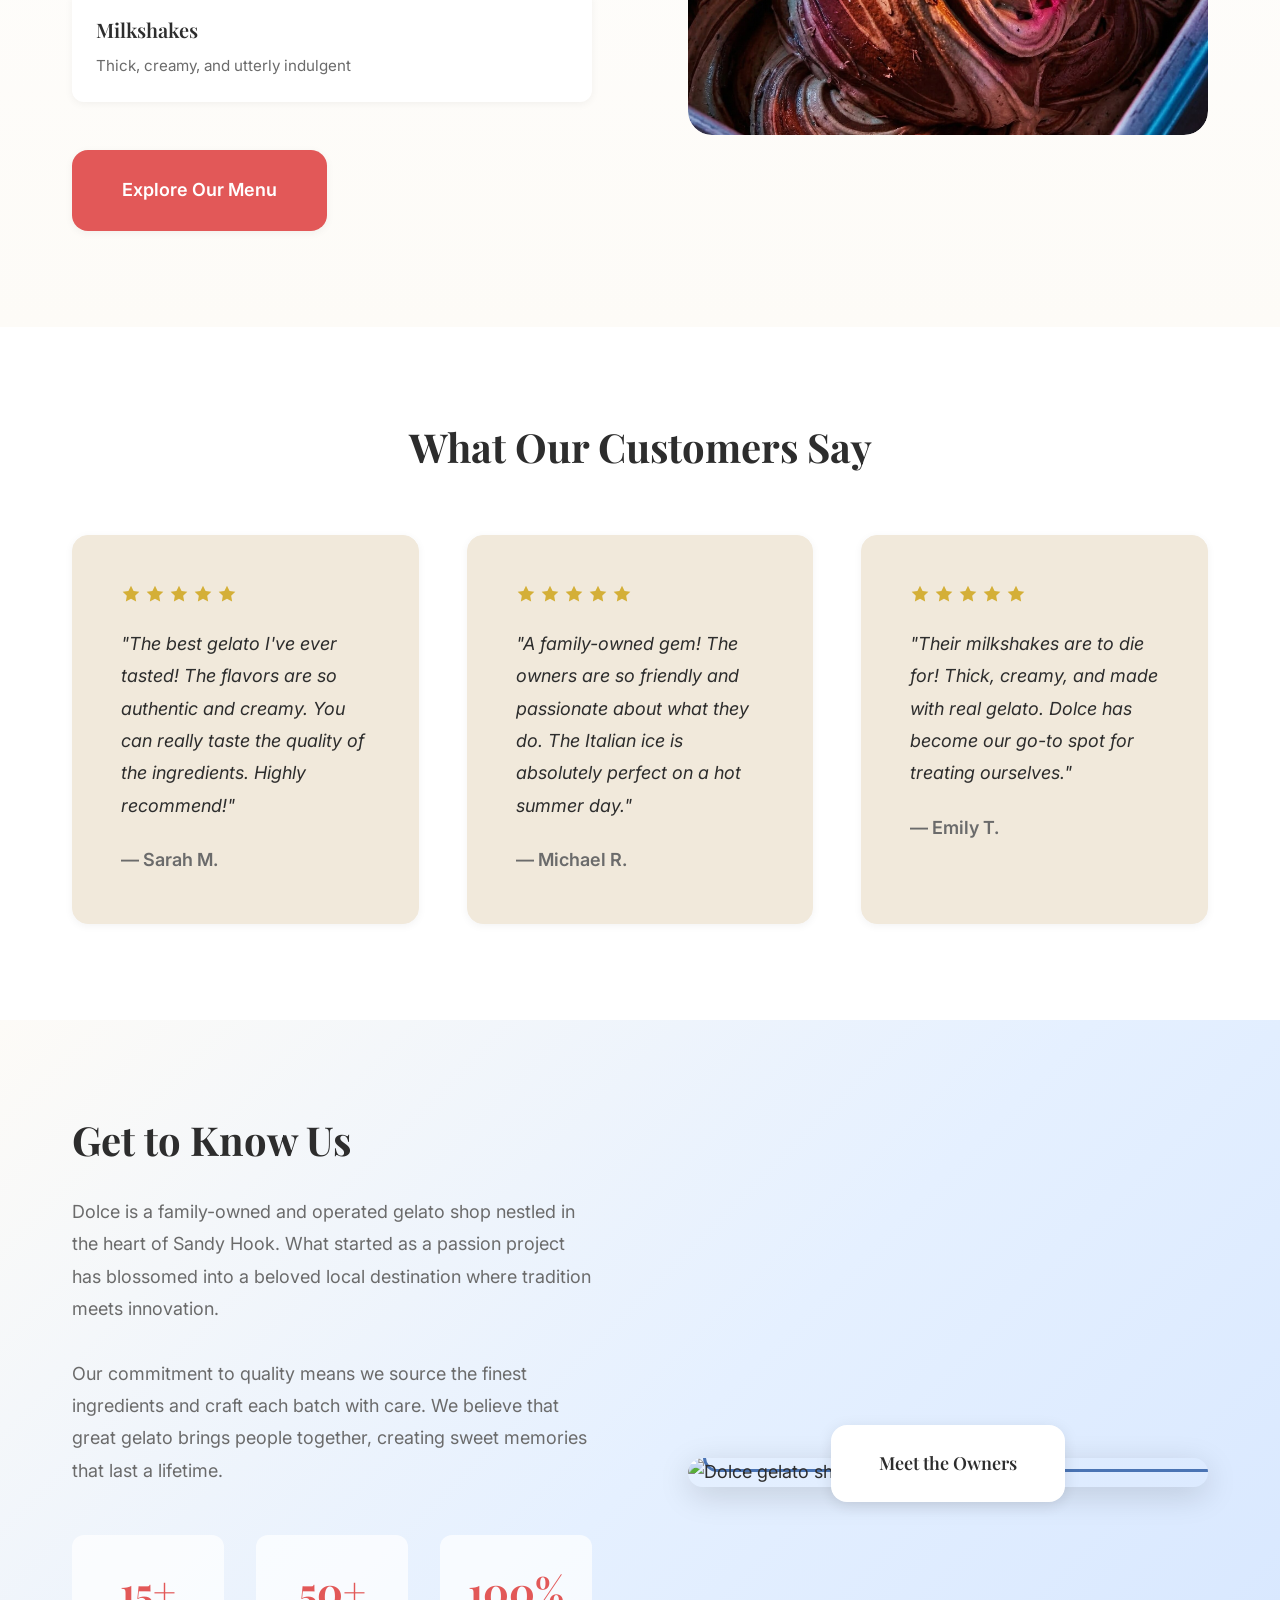
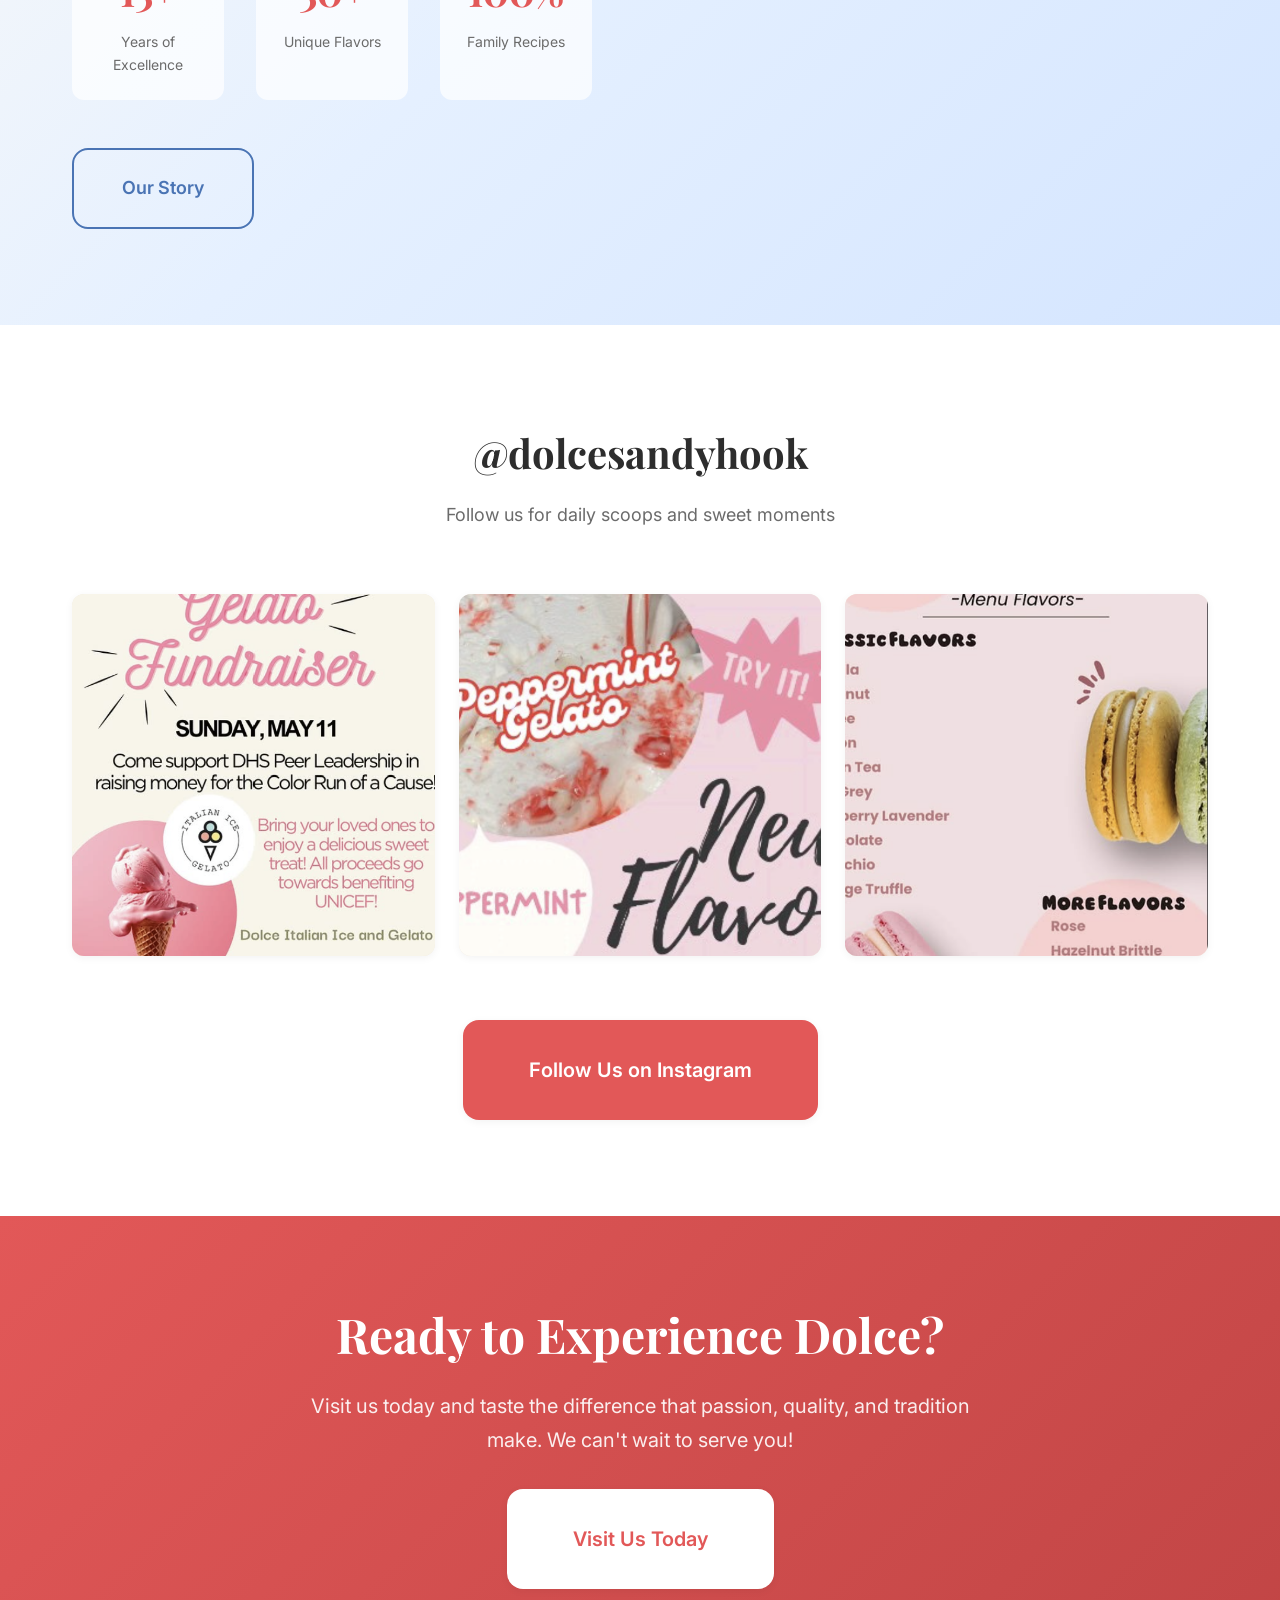
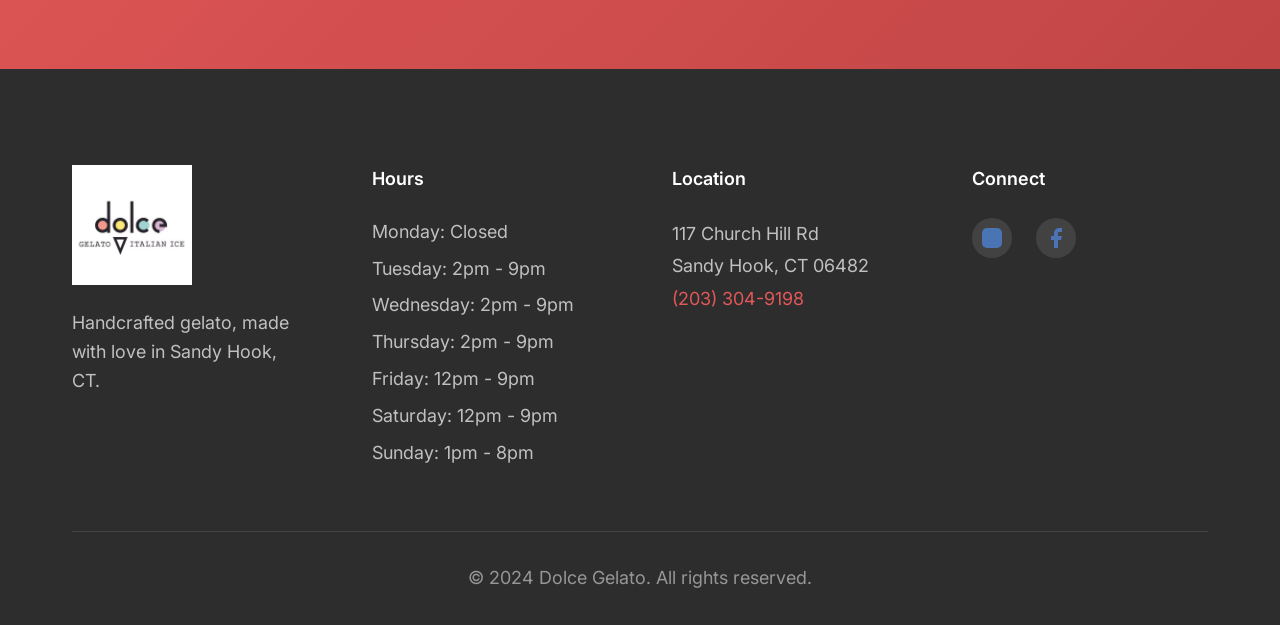
==== commit fec19a58: "Add mobile navigation dropdown, update banners for mobile - Add hamburger-triggered dropdown menu fo" ====
--- a/index.html
+++ b/index.html
@@ -32,7 +32,7 @@
             <a href="sweets.html" class="nav__link">Menu</a>
 
             <a href="#home" class="nav__logo">
-                <img src="js/Dolce_Logo2.avif" alt="Dolce Gelato" class="nav__logo-img">
+                <img src="js/Dolce_Logo2.avif?v=2" alt="Dolce Gelato" class="nav__logo-img">
             </a>
 
             <a href="about.html" class="nav__link">About Us</a>
@@ -42,6 +42,14 @@
                 <span></span>
                 <span></span>
                 <span></span>
+            </div>
+
+            <!-- Mobile dropdown menu -->
+            <div class="nav__mobile-menu" id="nav-mobile-menu">
+                <a href="index.html" class="nav__mobile-link">Home</a>
+                <a href="sweets.html" class="nav__mobile-link">Menu</a>
+                <a href="about.html" class="nav__mobile-link">About Us</a>
+                <a href="location.html" class="nav__mobile-link">Location</a>
             </div>
         </nav>
     </header>
@@ -53,14 +61,17 @@
                 <!-- Slide 1 -->
                 <div class="hero__slide active">
                     <div class="hero__banner">
-                        <img src="js/Dolce_Banner.jpg" alt="Dolce - Enjoy Every Scoop!" class="hero__banner-img">
+                        <img src="js/Dolce_Banner3.png" alt="Dolce - Enjoy Every Scoop!" class="hero__banner-img">
                     </div>
                 </div>
 
                 <!-- Slide 2 -->
                 <div class="hero__slide">
                     <div class="hero__banner">
-                        <img src="js/Dolce_Banner2.jpg" alt="Dolce - Premium Gelato Experience" class="hero__banner-img">
+                        <picture>
+                            <source media="(max-width: 640px)" srcset="js/Dolce_Banner2Phone.jpg">
+                            <img src="js/Dolce_Banner2.jpg?v=2" alt="Dolce - Premium Gelato Experience" class="hero__banner-img">
+                        </picture>
                     </div>
                 </div>
 
@@ -128,7 +139,7 @@
 
                     <div class="products__image fade-in-right">
                         <div class="products__image-wrapper">
-                            <img src="js/gelato_shovel.jpg"
+                            <img src="js/gelato_shovel.jpg?v=2"
                                  alt="Gelato with scoop"
                                  class="products__img">
                             <div class="products__image-accent products__image-accent--1"></div>
@@ -362,7 +373,7 @@
         <div class="container">
             <div class="footer__grid">
                 <div class="footer__section footer__section--logo">
-                    <img src="js/Dolce_Logo.jpg" alt="Dolce Gelato" class="footer__logo">
+                    <img src="js/Dolce_Logo.jpg?v=2" alt="Dolce Gelato" class="footer__logo">
                     <p class="footer__description">
                         Handcrafted gelato, made with love in Sandy Hook, CT.
                     </p>
--- a/styles.css
+++ b/styles.css
@@ -1108,6 +1108,10 @@
     .nav__link {
         display: inline-block !important;
     }
+
+    .nav__mobile-menu {
+        display: none !important;
+    }
 }
 
 /* Tablet (max-width: 1024px) */
@@ -1168,26 +1172,20 @@
 
     /* Navigation Mobile */
     .nav {
-        flex-direction: column !important;
+        flex-direction: row !important;
         gap: 0 !important;
         position: relative;
+        justify-content: center !important;
+        flex-wrap: nowrap !important;
     }
 
     .nav__link {
-        display: none;
-        width: 100%;
-        padding: var(--spacing-md) 0 !important;
-        text-align: center;
-        font-size: 1.125rem;
-    }
-
-    .nav.mobile-active .nav__link {
-        display: block;
+        display: none !important;
     }
 
     .nav__logo {
         position: relative !important;
-        order: -1;
+        order: 0 !important;
         margin: 0 !important;
     }
 
@@ -1204,10 +1202,72 @@
         z-index: 101;
     }
 
+    /* Mobile dropdown panel */
+    .nav__mobile-menu {
+        display: none;
+        position: fixed;
+        top: var(--header-height);
+        left: 0;
+        right: 0;
+        background: var(--color-primary);
+        box-shadow: 0 8px 24px rgba(0, 0, 0, 0.12);
+        z-index: 99;
+        flex-direction: column;
+        border-top: 2px solid var(--color-accent-red);
+        animation: mobileMenuSlideDown 0.22s ease-out;
+    }
+
+    .nav__mobile-menu.open {
+        display: flex;
+    }
+
+    .nav__mobile-link {
+        display: block;
+        padding: 1.25rem 2rem;
+        font-size: 1.125rem;
+        font-weight: 500;
+        color: var(--color-text-dark);
+        text-align: center;
+        letter-spacing: 0.5px;
+        font-family: 'Inter', sans-serif;
+        border-bottom: 1px solid rgba(0, 0, 0, 0.07);
+        transition: background 0.18s ease, color 0.18s ease;
+    }
+
+    .nav__mobile-link:last-child {
+        border-bottom: none;
+    }
+
+    .nav__mobile-link:hover,
+    .nav__mobile-link:active {
+        background: var(--color-parchment);
+        color: var(--color-accent-red);
+    }
+
+    @keyframes mobileMenuSlideDown {
+        from {
+            opacity: 0;
+            transform: translateY(-6px);
+        }
+        to {
+            opacity: 1;
+            transform: translateY(0);
+        }
+    }
+
     /* Hero Mobile */
     .hero {
-        min-height: 600px;
-    }
+        height: 100vw;
+        min-height: unset;
+        background: var(--color-primary);
+    }
+
+    .hero__banner-img {
+        object-fit: contain;
+        object-position: center;
+        background: var(--color-primary);
+    }
+
 
     .hero__visual {
         height: 400px;
